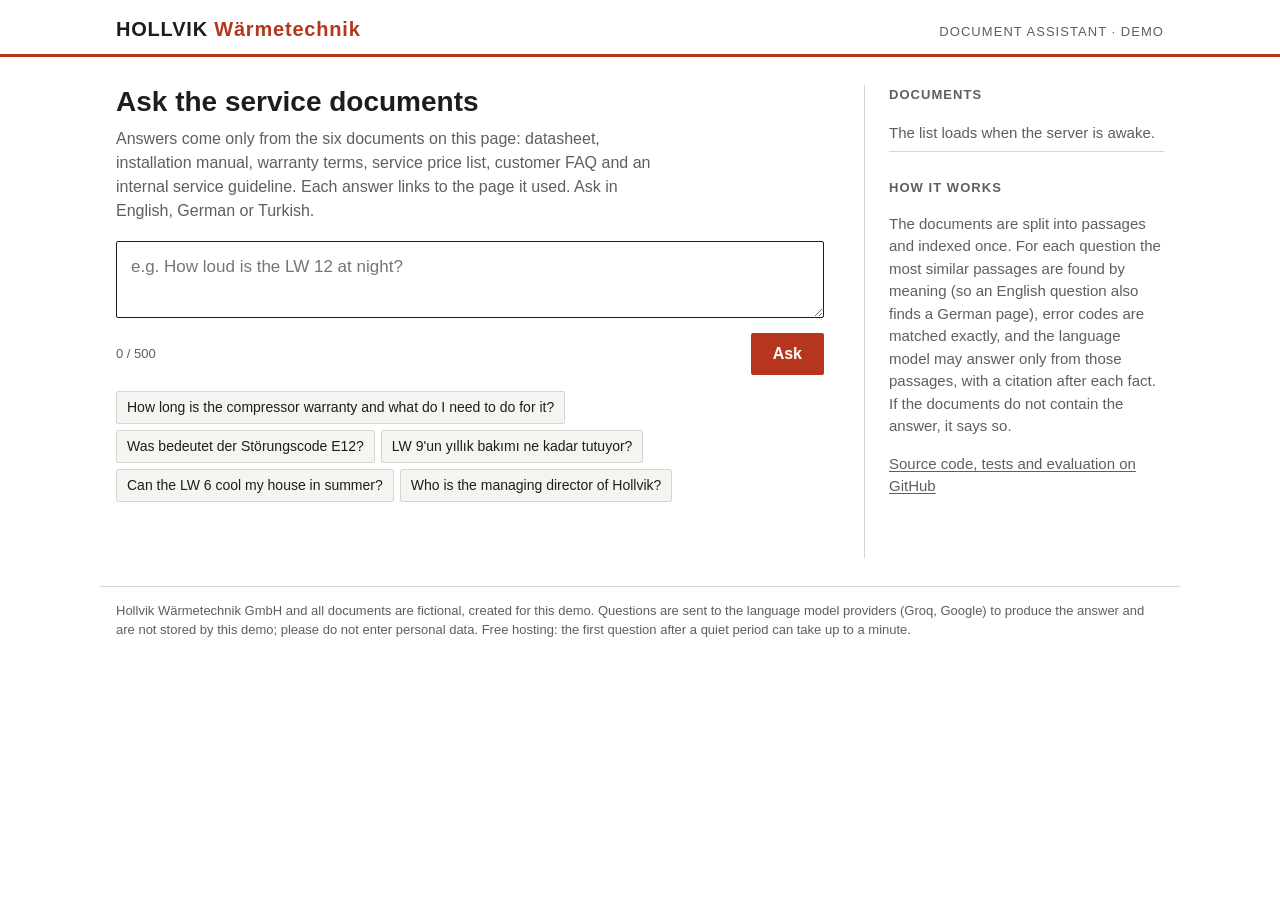
==== web/index.html @ e7d829f5 "Document assistant with cited answers, evaluation and deployment config FastAPI service that answers" ====
<!doctype html>
<html lang="en">
<head>
  <meta charset="utf-8">
  <meta name="viewport" content="width=device-width, initial-scale=1">
  <title>Document assistant demo · Hollvik (fictional)</title>
  <meta name="description" content="Ask questions about a heat pump manufacturer's manuals, price list and warranty terms. Every answer cites the page it comes from.">
  <link rel="stylesheet" href="style.css">
</head>
<body>
  <header class="top">
    <div class="wrap top-row">
      <div class="brand">HOLLVIK <span>Wärmetechnik</span></div>
      <div class="tag">Document assistant · demo</div>
    </div>
  </header>

  <main class="wrap layout">
    <section class="ask" aria-labelledby="ask-title">
      <h1 id="ask-title">Ask the service documents</h1>
      <p class="lead">Answers come only from the six documents on this page: datasheet, installation manual, warranty terms, service price list, customer FAQ and an internal service guideline. Each answer links to the page it used. Ask in English, German or Turkish.</p>

      <form id="form" autocomplete="off">
        <label for="question" class="visually-hidden">Your question</label>
        <textarea id="question" name="question" rows="2" maxlength="500" placeholder="e.g. How loud is the LW 12 at night?" required></textarea>
        <div class="form-row">
          <span id="count" class="count">0 / 500</span>
          <button type="submit" id="submit">Ask</button>
        </div>
      </form>

      <div class="examples" aria-label="Example questions">
        <button type="button" class="example">How long is the compressor warranty and what do I need to do for it?</button>
        <button type="button" class="example">Was bedeutet der Störungscode E12?</button>
        <button type="button" class="example">LW 9'un yıllık bakımı ne kadar tutuyor?</button>
        <button type="button" class="example">Can the LW 6 cool my house in summer?</button>
        <button type="button" class="example">Who is the managing director of Hollvik?</button>
      </div>

      <div id="status" class="status" role="status" aria-live="polite"></div>
      <article id="answer" class="answer" aria-live="polite" hidden></article>
      <ol id="sources" class="sources" hidden></ol>
    </section>

    <aside class="docs" aria-labelledby="docs-title">
      <h2 id="docs-title">Documents</h2>
      <ul id="documents" class="doc-list"><li class="muted">Loading the list…</li></ul>
      <h2>How it works</h2>
      <p>The documents are split into passages and indexed once. For each question the most similar passages are found by meaning (so an English question also finds a German page), error codes are matched exactly, and the language model may answer only from those passages, with a citation after each fact. If the documents do not contain the answer, it says so.</p>
      <p><a href="https://github.com/KeremCanArslan/docs-assistant">Source code, tests and evaluation on GitHub</a></p>
    </aside>
  </main>

  <footer class="wrap foot">
    Hollvik Wärmetechnik GmbH and all documents are fictional, created for this demo. Questions are sent to the language model providers (Groq, Google) to produce the answer and are not stored by this demo; please do not enter personal data. Free hosting: the first question after a quiet period can take up to a minute.
  </footer>

  <script src="config.js"></script>
  <script src="app.js"></script>
</body>
</html>
---- web/style.css ----
:root {
  --ink: #1d1d1b;
  --muted: #5f5f5a;
  --line: #d9d6d0;
  --paper: #ffffff;
  --panel: #f6f4f1;
  --accent: #b5361d;
  --accent-ink: #ffffff;
  --mark: #fbe7c6;
  font-family: "Helvetica Neue", Arial, system-ui, sans-serif;
  color: var(--ink);
  background: var(--paper);
}
@media (prefers-color-scheme: dark) {
  :root {
    --ink: #ecebe7;
    --muted: #a7a59f;
    --line: #3a3936;
    --paper: #171716;
    --panel: #22211f;
    --accent: #e0674c;
    --accent-ink: #171716;
    --mark: #4a3a1e;
  }
}
* { box-sizing: border-box; }
body { margin: 0; background: var(--paper); line-height: 1.5; }
a { color: inherit; text-underline-offset: 2px; }
.wrap { max-width: 1080px; margin: 0 auto; padding: 0 16px; }
.visually-hidden { position: absolute; width: 1px; height: 1px; overflow: hidden; clip: rect(0 0 0 0); }

.top { border-bottom: 3px solid var(--accent); }
.top-row { display: flex; justify-content: space-between; align-items: baseline; padding-top: 14px; padding-bottom: 10px; gap: 12px; flex-wrap: wrap; }
.brand { font-weight: 700; font-size: 20px; letter-spacing: 0.04em; }
.brand span { color: var(--accent); }
.tag { font-size: 13px; color: var(--muted); text-transform: uppercase; letter-spacing: 0.08em; }

.layout { display: grid; grid-template-columns: minmax(0, 1fr) 300px; gap: 40px; padding-top: 28px; padding-bottom: 28px; }
h1 { font-size: 28px; line-height: 1.2; margin: 0 0 8px; }
h2 { font-size: 13px; text-transform: uppercase; letter-spacing: 0.08em; color: var(--muted); margin: 0 0 10px; }
.lead { color: var(--muted); margin: 0 0 18px; max-width: 62ch; }

textarea {
  width: 100%; font: inherit; font-size: 17px; padding: 12px 14px; resize: vertical;
  border: 1.5px solid var(--ink); border-radius: 2px; background: var(--paper); color: var(--ink);
}
textarea:focus { outline: 3px solid var(--mark); outline-offset: 0; }
.form-row { display: flex; justify-content: space-between; align-items: center; margin-top: 8px; }
.count { font-size: 13px; color: var(--muted); font-variant-numeric: tabular-nums; }
button[type="submit"] {
  font: inherit; font-weight: 600; padding: 9px 22px; border: 0; border-radius: 2px;
  background: var(--accent); color: var(--accent-ink); cursor: pointer;
}
button[type="submit"]:disabled { opacity: 0.55; cursor: progress; }

.examples { display: flex; flex-wrap: wrap; gap: 6px; margin: 16px 0 4px; }
.example {
  font: inherit; font-size: 14px; text-align: left; padding: 5px 10px; cursor: pointer;
  border: 1px solid var(--line); border-radius: 2px; background: var(--panel); color: var(--ink);
}
.example:hover { border-color: var(--ink); }

.status { min-height: 24px; margin: 14px 0 6px; color: var(--muted); font-size: 15px; }
.status.error { color: var(--accent); }
.answer { border-left: 3px solid var(--ink); padding: 4px 0 4px 16px; font-size: 17px; }
.answer.not-found { border-left-color: var(--line); color: var(--muted); }
.answer p { margin: 0 0 8px; }
.answer ul { margin: 0 0 8px; padding-left: 20px; }
.answer .meta { font-size: 13px; color: var(--muted); margin-top: 10px; }
.answer .label { font-size: 12px; font-weight: 700; text-transform: uppercase; letter-spacing: 0.08em; margin-bottom: 4px; }
.cite {
  font-size: 12px; font-weight: 700; vertical-align: super; line-height: 0; padding: 0 2px;
  color: var(--accent); text-decoration: none; cursor: pointer;
}

.sources { list-style: none; padding: 0; margin: 18px 0 0; display: grid; gap: 10px; }
.source { border: 1px solid var(--line); border-radius: 2px; padding: 10px 12px; background: var(--panel); }
.source.active { border-color: var(--accent); background: var(--mark); }
.source-head { display: flex; gap: 8px; align-items: baseline; justify-content: space-between; flex-wrap: wrap; }
.source-num { font-weight: 700; color: var(--accent); margin-right: 6px; }
.source-title { font-weight: 600; }
.source-where { font-size: 13px; color: var(--muted); }
.source pre {
  white-space: pre-wrap; word-break: break-word; margin: 8px 0 0; font-size: 13px; line-height: 1.45;
  font-family: ui-monospace, "SF Mono", Menlo, Consolas, monospace; color: var(--ink);
}

.docs { border-left: 1px solid var(--line); padding-left: 24px; font-size: 15px; }
.docs p { color: var(--muted); }
.doc-list { list-style: none; padding: 0; margin: 0 0 26px; }
.doc-list li { padding: 7px 0; border-bottom: 1px solid var(--line); }
.doc-list .kind { font-size: 12px; color: var(--muted); text-transform: uppercase; margin-left: 4px; }
.muted { color: var(--muted); }

.foot { border-top: 1px solid var(--line); padding-top: 14px; padding-bottom: 28px; font-size: 13px; color: var(--muted); }

@media (max-width: 820px) {
  .layout { grid-template-columns: minmax(0, 1fr); gap: 28px; padding-top: 20px; }
  .docs { border-left: 0; padding-left: 0; border-top: 1px solid var(--line); padding-top: 20px; }
  h1 { font-size: 24px; }
}
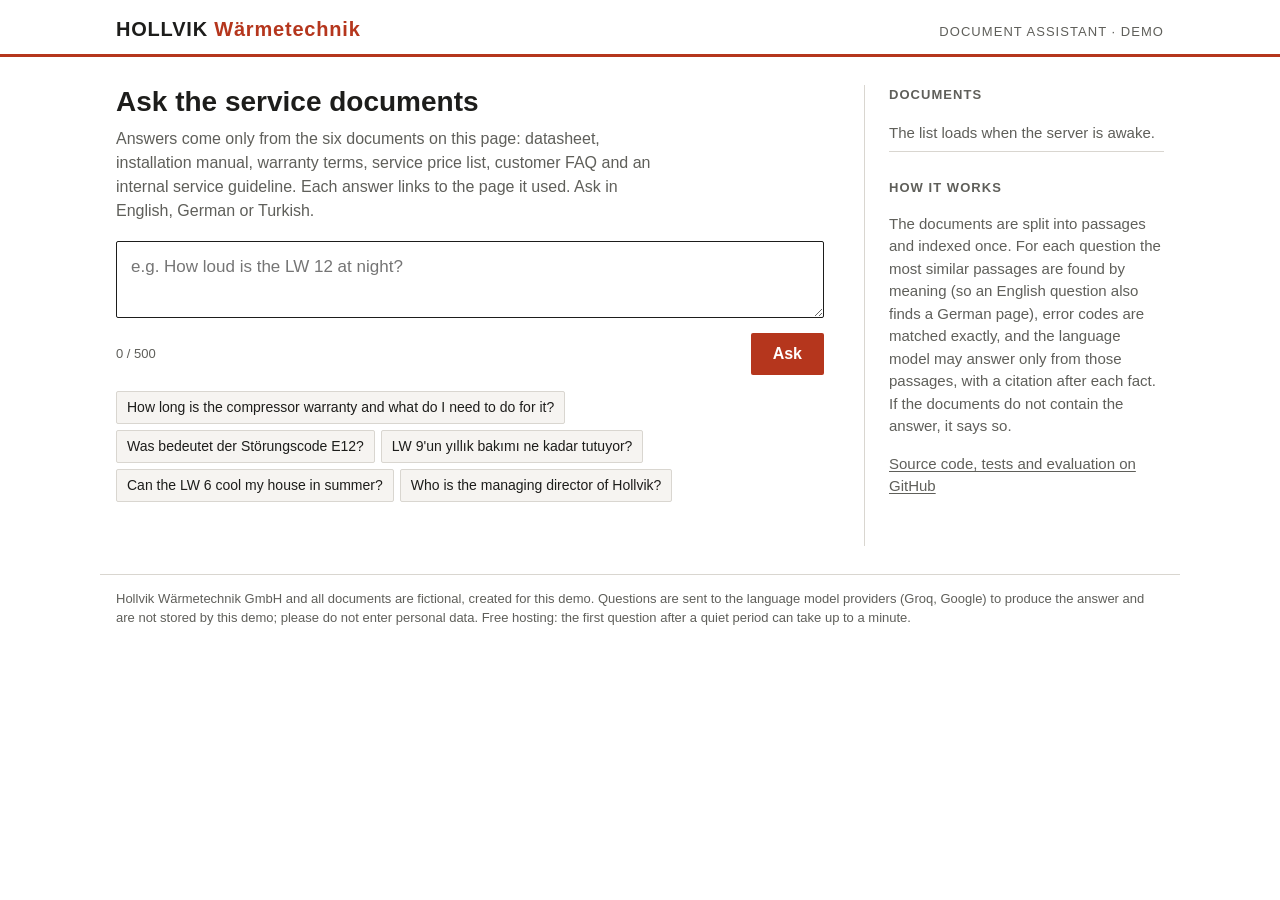
==== commit 576fc555: "Page: hide old sources on errors, add favicon, tidy citations - Sources list stays hidden while a ne" ====
--- a/web/index.html
+++ b/web/index.html
@@ -5,6 +5,7 @@
   <meta name="viewport" content="width=device-width, initial-scale=1">
   <title>Document assistant demo · Hollvik (fictional)</title>
   <meta name="description" content="Ask questions about a heat pump manufacturer's manuals, price list and warranty terms. Every answer cites the page it comes from.">
+  <link rel="icon" href="data:image/svg+xml,<svg xmlns='http://www.w3.org/2000/svg' viewBox='0 0 32 32'><rect width='32' height='32' rx='3' fill='%23b5361d'/><text x='16' y='23' font-family='Helvetica,Arial,sans-serif' font-size='20' font-weight='700' text-anchor='middle' fill='%23fff'>H</text></svg>">
   <link rel="stylesheet" href="style.css">
 </head>
 <body>
--- a/web/style.css
+++ b/web/style.css
@@ -72,8 +72,11 @@
   font-size: 12px; font-weight: 700; vertical-align: super; line-height: 0; padding: 0 2px;
   color: var(--accent); text-decoration: none; cursor: pointer;
 }
+/* Several citations read "1,4": the comma moves over the first link's right padding. */
+.cite-sep { font-size: 12px; vertical-align: super; line-height: 0; margin-left: -2px; color: var(--muted); }
 
 .sources { list-style: none; padding: 0; margin: 18px 0 0; display: grid; gap: 10px; }
+.sources[hidden] { display: none; }
 .source { border: 1px solid var(--line); border-radius: 2px; padding: 10px 12px; background: var(--panel); }
 .source.active { border-color: var(--accent); background: var(--mark); }
 .source-head { display: flex; gap: 8px; align-items: baseline; justify-content: space-between; flex-wrap: wrap; }
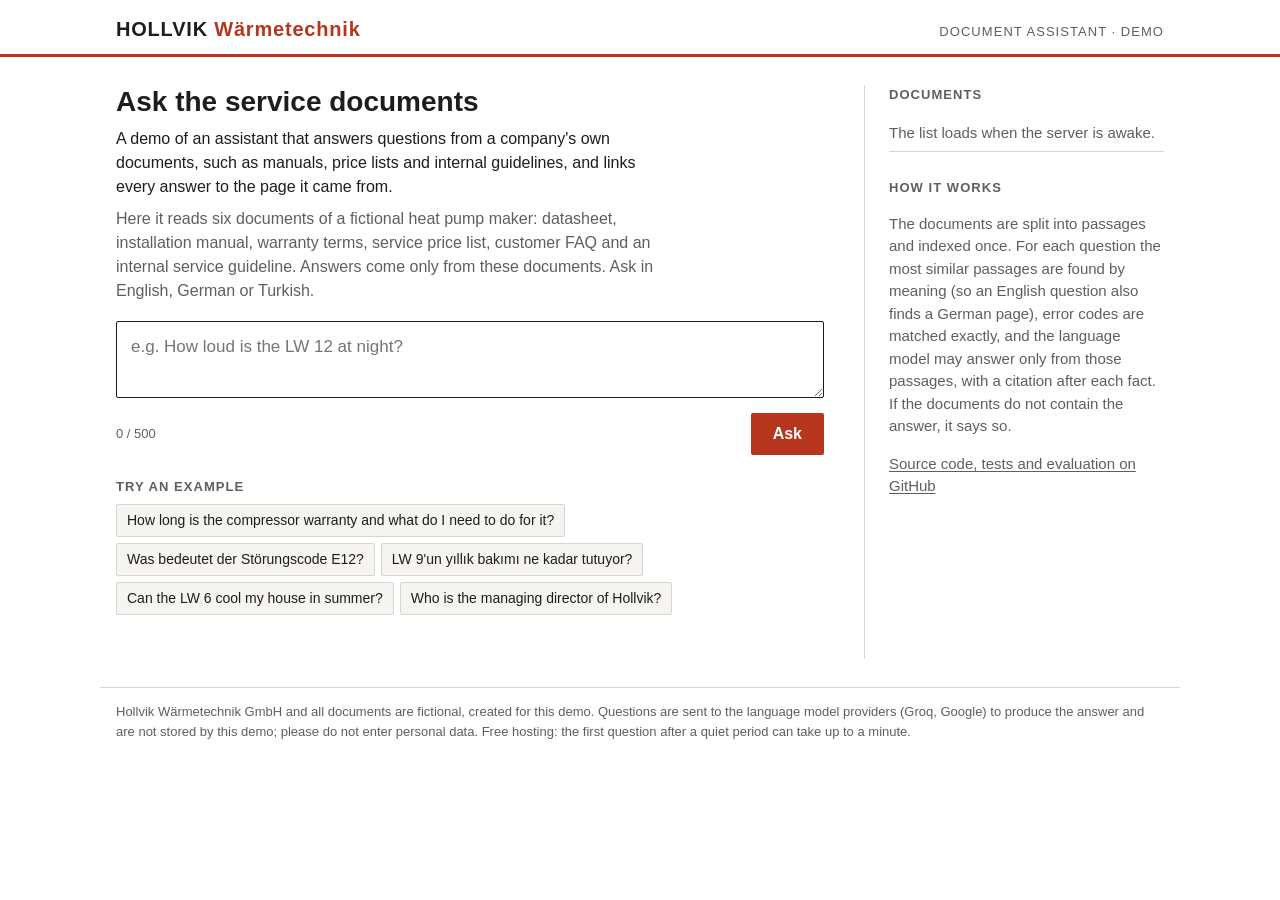
==== commit a0a4001a: "Page: say what the demo is and guide visitors after "not found" - Opening sentence explains the assi" ====
--- a/web/index.html
+++ b/web/index.html
@@ -19,7 +19,8 @@
   <main class="wrap layout">
     <section class="ask" aria-labelledby="ask-title">
       <h1 id="ask-title">Ask the service documents</h1>
-      <p class="lead">Answers come only from the six documents on this page: datasheet, installation manual, warranty terms, service price list, customer FAQ and an internal service guideline. Each answer links to the page it used. Ask in English, German or Turkish.</p>
+      <p class="lead intro">A demo of an assistant that answers questions from a company's own documents, such as manuals, price lists and internal guidelines, and links every answer to the page it came from.</p>
+      <p class="lead">Here it reads six documents of a fictional heat pump maker: datasheet, installation manual, warranty terms, service price list, customer FAQ and an internal service guideline. Answers come only from these documents. Ask in English, German or Turkish.</p>
 
       <form id="form" autocomplete="off">
         <label for="question" class="visually-hidden">Your question</label>
@@ -30,7 +31,8 @@
         </div>
       </form>
 
-      <div class="examples" aria-label="Example questions">
+      <h2 id="examples-title" class="examples-title">Try an example</h2>
+      <div class="examples" aria-labelledby="examples-title">
         <button type="button" class="example">How long is the compressor warranty and what do I need to do for it?</button>
         <button type="button" class="example">Was bedeutet der Störungscode E12?</button>
         <button type="button" class="example">LW 9'un yıllık bakımı ne kadar tutuyor?</button>
--- a/web/style.css
+++ b/web/style.css
@@ -39,6 +39,7 @@
 h1 { font-size: 28px; line-height: 1.2; margin: 0 0 8px; }
 h2 { font-size: 13px; text-transform: uppercase; letter-spacing: 0.08em; color: var(--muted); margin: 0 0 10px; }
 .lead { color: var(--muted); margin: 0 0 18px; max-width: 62ch; }
+.lead.intro { color: var(--ink); margin-bottom: 8px; }
 
 textarea {
   width: 100%; font: inherit; font-size: 17px; padding: 12px 14px; resize: vertical;
@@ -53,7 +54,8 @@
 }
 button[type="submit"]:disabled { opacity: 0.55; cursor: progress; }
 
-.examples { display: flex; flex-wrap: wrap; gap: 6px; margin: 16px 0 4px; }
+.examples-title { margin: 22px 0 0; }
+.examples { display: flex; flex-wrap: wrap; gap: 6px; margin: 8px 0 4px; }
 .example {
   font: inherit; font-size: 14px; text-align: left; padding: 5px 10px; cursor: pointer;
   border: 1px solid var(--line); border-radius: 2px; background: var(--panel); color: var(--ink);
@@ -67,6 +69,7 @@
 .answer p { margin: 0 0 8px; }
 .answer ul { margin: 0 0 8px; padding-left: 20px; }
 .answer .meta { font-size: 13px; color: var(--muted); margin-top: 10px; }
+.answer .hint { font-size: 15px; margin-top: 4px; }
 .answer .label { font-size: 12px; font-weight: 700; text-transform: uppercase; letter-spacing: 0.08em; margin-bottom: 4px; }
 .cite {
   font-size: 12px; font-weight: 700; vertical-align: super; line-height: 0; padding: 0 2px;
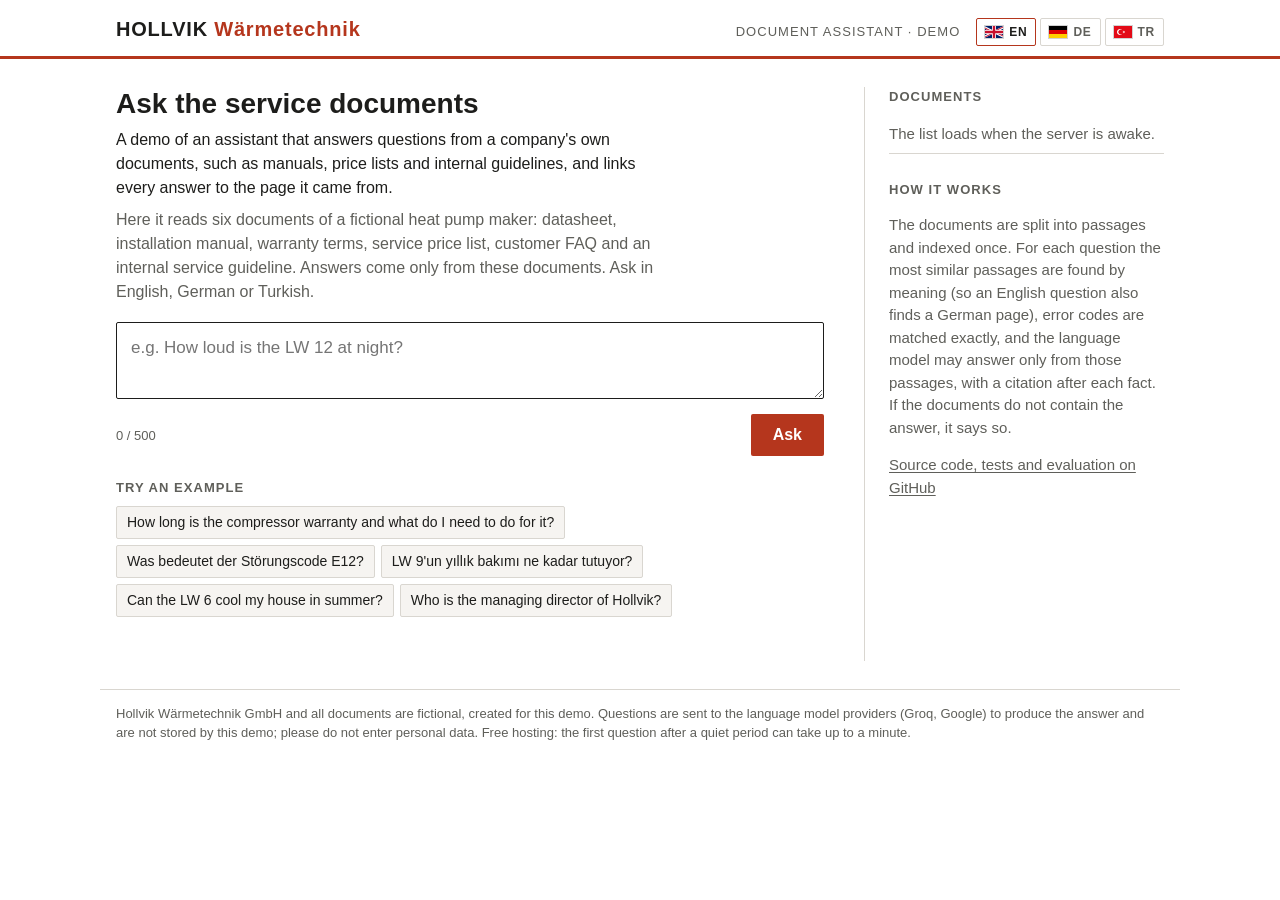
==== commit 6de0bd9d: "Page: switch the interface between English, German and Turkish - Flag buttons in the header (inline " ====
--- a/web/index.html
+++ b/web/index.html
@@ -12,26 +12,42 @@
   <header class="top">
     <div class="wrap top-row">
       <div class="brand">HOLLVIK <span>Wärmetechnik</span></div>
-      <div class="tag">Document assistant · demo</div>
+      <div class="top-side">
+        <div class="tag" data-i18n="tag">Document assistant · demo</div>
+        <div class="langs" role="group" aria-label="Language / Sprache / Dil">
+          <button type="button" class="lang" data-lang="en" lang="en" title="English" aria-pressed="true">
+            <svg viewBox="0 0 60 30" preserveAspectRatio="xMidYMid slice" aria-hidden="true"><clipPath id="uk-s"><path d="M0,0 v30 h60 v-30 z"/></clipPath><clipPath id="uk-t"><path d="M30,15 h30 v15 z v15 h-30 z h-30 v-15 z v-15 h30 z"/></clipPath><g clip-path="url(#uk-s)"><path d="M0,0 v30 h60 v-30 z" fill="#012169"/><path d="M0,0 L60,30 M60,0 L0,30" stroke="#fff" stroke-width="6"/><path d="M0,0 L60,30 M60,0 L0,30" clip-path="url(#uk-t)" stroke="#C8102E" stroke-width="4"/><path d="M30,0 v30 M0,15 h60" stroke="#fff" stroke-width="10"/><path d="M30,0 v30 M0,15 h60" stroke="#C8102E" stroke-width="6"/></g></svg>
+            <span>EN</span>
+          </button>
+          <button type="button" class="lang" data-lang="de" lang="de" title="Deutsch" aria-pressed="false">
+            <svg viewBox="0 0 5 3" preserveAspectRatio="xMidYMid slice" aria-hidden="true"><rect width="5" height="3" fill="#000"/><rect y="1" width="5" height="1" fill="#D00"/><rect y="2" width="5" height="1" fill="#FFCE00"/></svg>
+            <span>DE</span>
+          </button>
+          <button type="button" class="lang" data-lang="tr" lang="tr" title="Türkçe" aria-pressed="false">
+            <svg viewBox="0 -30000 90000 60000" preserveAspectRatio="xMidYMid slice" aria-hidden="true"><path fill="#E30A17" d="m0-30000h90000v60000H0z"/><path fill="#fff" d="m41750 0 13568-4408-8386 11541V-7133l8386 11541zm925 8021a15000 15000 0 1 1 0-16042 12000 12000 0 1 0 0 16042z"/></svg>
+            <span>TR</span>
+          </button>
+        </div>
+      </div>
     </div>
   </header>
 
   <main class="wrap layout">
     <section class="ask" aria-labelledby="ask-title">
-      <h1 id="ask-title">Ask the service documents</h1>
-      <p class="lead intro">A demo of an assistant that answers questions from a company's own documents, such as manuals, price lists and internal guidelines, and links every answer to the page it came from.</p>
-      <p class="lead">Here it reads six documents of a fictional heat pump maker: datasheet, installation manual, warranty terms, service price list, customer FAQ and an internal service guideline. Answers come only from these documents. Ask in English, German or Turkish.</p>
+      <h1 id="ask-title" data-i18n="heading">Ask the service documents</h1>
+      <p class="lead intro" data-i18n="intro">A demo of an assistant that answers questions from a company's own documents, such as manuals, price lists and internal guidelines, and links every answer to the page it came from.</p>
+      <p class="lead" data-i18n="lead">Here it reads six documents of a fictional heat pump maker: datasheet, installation manual, warranty terms, service price list, customer FAQ and an internal service guideline. Answers come only from these documents. Ask in English, German or Turkish.</p>
 
       <form id="form" autocomplete="off">
-        <label for="question" class="visually-hidden">Your question</label>
-        <textarea id="question" name="question" rows="2" maxlength="500" placeholder="e.g. How loud is the LW 12 at night?" required></textarea>
+        <label for="question" class="visually-hidden" data-i18n="questionLabel">Your question</label>
+        <textarea id="question" name="question" rows="2" maxlength="500" placeholder="e.g. How loud is the LW 12 at night?" data-i18n-placeholder="placeholder" required></textarea>
         <div class="form-row">
           <span id="count" class="count">0 / 500</span>
-          <button type="submit" id="submit">Ask</button>
+          <button type="submit" id="submit" data-i18n="ask">Ask</button>
         </div>
       </form>
 
-      <h2 id="examples-title" class="examples-title">Try an example</h2>
+      <h2 id="examples-title" class="examples-title" data-i18n="examples">Try an example</h2>
       <div class="examples" aria-labelledby="examples-title">
         <button type="button" class="example">How long is the compressor warranty and what do I need to do for it?</button>
         <button type="button" class="example">Was bedeutet der Störungscode E12?</button>
@@ -46,15 +62,15 @@
     </section>
 
     <aside class="docs" aria-labelledby="docs-title">
-      <h2 id="docs-title">Documents</h2>
-      <ul id="documents" class="doc-list"><li class="muted">Loading the list…</li></ul>
-      <h2>How it works</h2>
-      <p>The documents are split into passages and indexed once. For each question the most similar passages are found by meaning (so an English question also finds a German page), error codes are matched exactly, and the language model may answer only from those passages, with a citation after each fact. If the documents do not contain the answer, it says so.</p>
-      <p><a href="https://github.com/KeremCanArslan/docs-assistant">Source code, tests and evaluation on GitHub</a></p>
+      <h2 id="docs-title" data-i18n="documents">Documents</h2>
+      <ul id="documents" class="doc-list"><li class="muted" data-i18n="loading">Loading the list…</li></ul>
+      <h2 data-i18n="howTitle">How it works</h2>
+      <p data-i18n="how">The documents are split into passages and indexed once. For each question the most similar passages are found by meaning (so an English question also finds a German page), error codes are matched exactly, and the language model may answer only from those passages, with a citation after each fact. If the documents do not contain the answer, it says so.</p>
+      <p><a href="https://github.com/KeremCanArslan/docs-assistant" data-i18n="github">Source code, tests and evaluation on GitHub</a></p>
     </aside>
   </main>
 
-  <footer class="wrap foot">
+  <footer class="wrap foot" data-i18n="footer">
     Hollvik Wärmetechnik GmbH and all documents are fictional, created for this demo. Questions are sent to the language model providers (Groq, Google) to produce the answer and are not stored by this demo; please do not enter personal data. Free hosting: the first question after a quiet period can take up to a minute.
   </footer>
 
--- a/web/style.css
+++ b/web/style.css
@@ -34,6 +34,16 @@
 .brand { font-weight: 700; font-size: 20px; letter-spacing: 0.04em; }
 .brand span { color: var(--accent); }
 .tag { font-size: 13px; color: var(--muted); text-transform: uppercase; letter-spacing: 0.08em; }
+.top-side { display: flex; align-items: center; gap: 16px; flex-wrap: wrap; }
+.langs { display: flex; gap: 4px; }
+.lang {
+  display: inline-flex; align-items: center; gap: 6px; padding: 4px 8px; cursor: pointer;
+  font: inherit; font-size: 12px; font-weight: 600; letter-spacing: 0.06em;
+  border: 1px solid var(--line); border-radius: 2px; background: var(--paper); color: var(--muted);
+}
+.lang:hover { border-color: var(--ink); color: var(--ink); }
+.lang[aria-pressed="true"] { border-color: var(--accent); color: var(--ink); }
+.lang svg { width: 18px; height: 12px; display: block; outline: 1px solid rgba(127, 127, 127, 0.35); }
 
 .layout { display: grid; grid-template-columns: minmax(0, 1fr) 300px; gap: 40px; padding-top: 28px; padding-bottom: 28px; }
 h1 { font-size: 28px; line-height: 1.2; margin: 0 0 8px; }
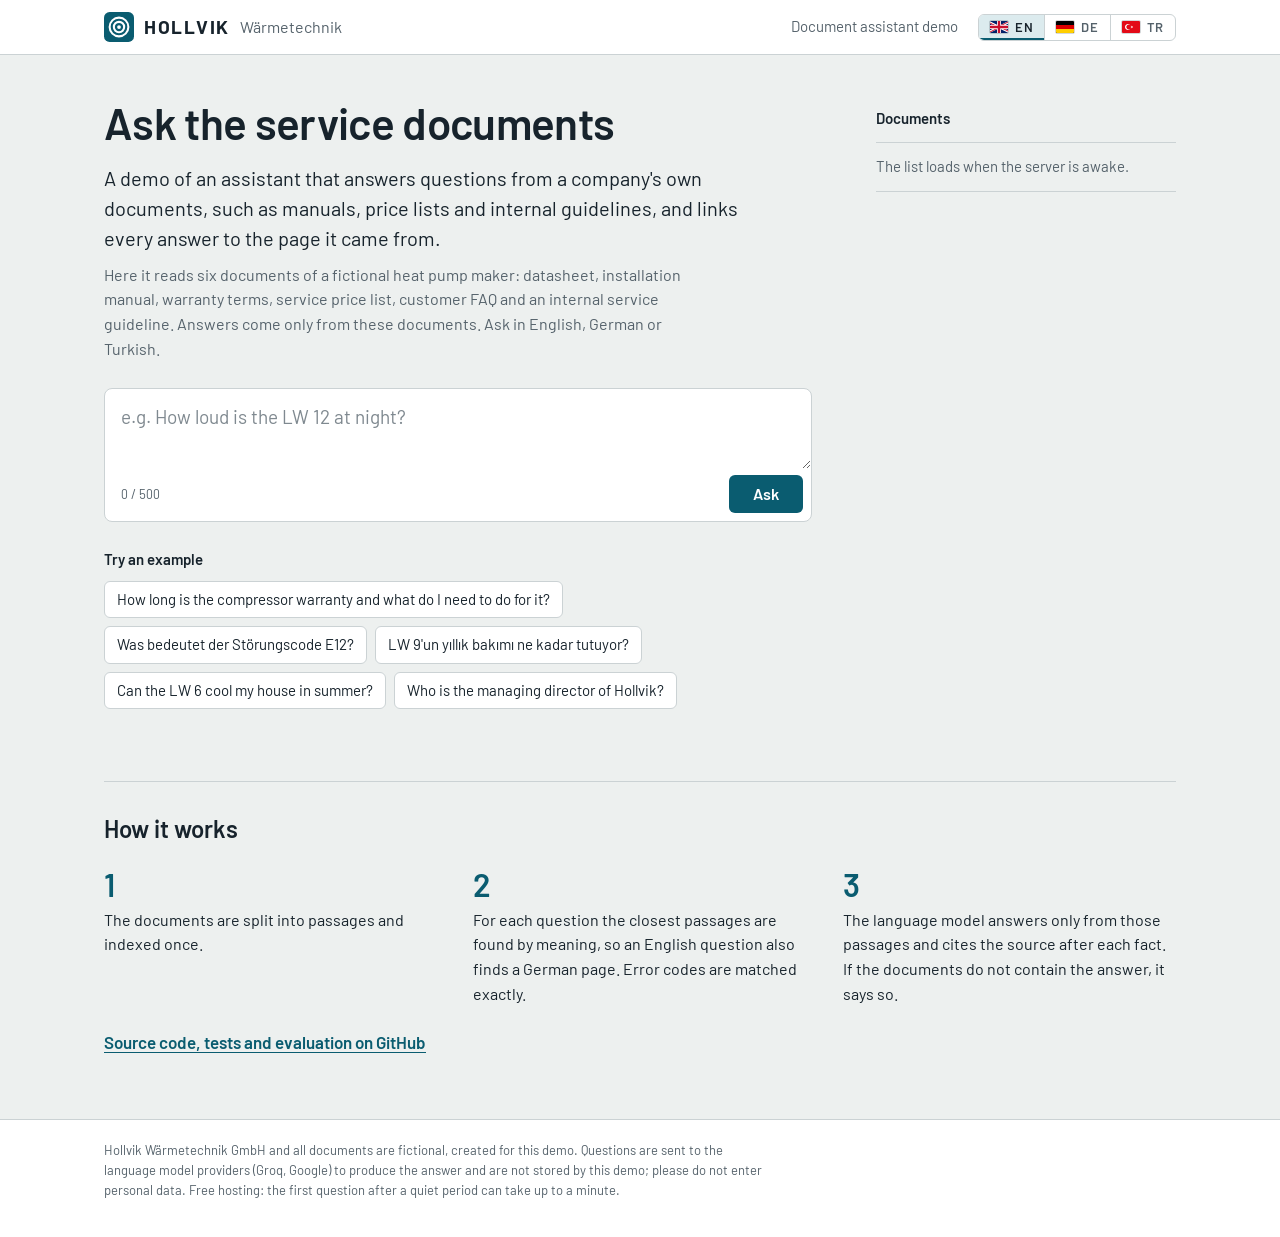
==== commit 63a1bf65: "Page: engineering-document look, self-hosted fonts, sources beside the answer Barlow and Source Seri" ====
--- a/web/index.html
+++ b/web/index.html
@@ -5,15 +5,22 @@
   <meta name="viewport" content="width=device-width, initial-scale=1">
   <title>Document assistant demo · Hollvik (fictional)</title>
   <meta name="description" content="Ask questions about a heat pump manufacturer's manuals, price list and warranty terms. Every answer cites the page it comes from.">
-  <link rel="icon" href="data:image/svg+xml,<svg xmlns='http://www.w3.org/2000/svg' viewBox='0 0 32 32'><rect width='32' height='32' rx='3' fill='%23b5361d'/><text x='16' y='23' font-family='Helvetica,Arial,sans-serif' font-size='20' font-weight='700' text-anchor='middle' fill='%23fff'>H</text></svg>">
+  <meta name="color-scheme" content="light dark">
+  <link rel="icon" href="data:image/svg+xml,<svg xmlns='http://www.w3.org/2000/svg' viewBox='0 0 32 32'><rect width='32' height='32' rx='6' fill='%230A5C70'/><g fill='none' stroke='%23fff' stroke-width='2.2'><circle cx='16' cy='16' r='10'/><circle cx='16' cy='16' r='5.5'/></g><circle cx='16' cy='16' r='2' fill='%23fff'/></svg>">
+  <link rel="preload" href="fonts/barlow-latin-400-normal.woff2" as="font" type="font/woff2" crossorigin>
+  <link rel="preload" href="fonts/barlow-latin-600-normal.woff2" as="font" type="font/woff2" crossorigin>
   <link rel="stylesheet" href="style.css">
 </head>
 <body>
   <header class="top">
     <div class="wrap top-row">
-      <div class="brand">HOLLVIK <span>Wärmetechnik</span></div>
+      <div class="brand">
+        <svg class="mark" viewBox="0 0 32 32" aria-hidden="true"><rect width="32" height="32" rx="6"/><circle class="mark-line" cx="16" cy="16" r="10"/><circle class="mark-line" cx="16" cy="16" r="5.5"/><circle class="mark-dot" cx="16" cy="16" r="2"/></svg>
+        <span class="brand-name">HOLLVIK</span>
+        <span class="brand-sub">Wärmetechnik</span>
+      </div>
       <div class="top-side">
-        <div class="tag" data-i18n="tag">Document assistant · demo</div>
+        <span class="tag" data-i18n="tag">Document assistant demo</span>
         <div class="langs" role="group" aria-label="Language / Sprache / Dil">
           <button type="button" class="lang" data-lang="en" lang="en" title="English" aria-pressed="true">
             <svg viewBox="0 0 60 30" preserveAspectRatio="xMidYMid slice" aria-hidden="true"><clipPath id="uk-s"><path d="M0,0 v30 h60 v-30 z"/></clipPath><clipPath id="uk-t"><path d="M30,15 h30 v15 z v15 h-30 z h-30 v-15 z v-15 h30 z"/></clipPath><g clip-path="url(#uk-s)"><path d="M0,0 v30 h60 v-30 z" fill="#012169"/><path d="M0,0 L60,30 M60,0 L0,30" stroke="#fff" stroke-width="6"/><path d="M0,0 L60,30 M60,0 L0,30" clip-path="url(#uk-t)" stroke="#C8102E" stroke-width="4"/><path d="M30,0 v30 M0,15 h60" stroke="#fff" stroke-width="10"/><path d="M30,0 v30 M0,15 h60" stroke="#C8102E" stroke-width="6"/></g></svg>
@@ -32,46 +39,59 @@
     </div>
   </header>
 
-  <main class="wrap layout">
+  <main class="wrap page">
     <section class="ask" aria-labelledby="ask-title">
       <h1 id="ask-title" data-i18n="heading">Ask the service documents</h1>
-      <p class="lead intro" data-i18n="intro">A demo of an assistant that answers questions from a company's own documents, such as manuals, price lists and internal guidelines, and links every answer to the page it came from.</p>
+      <p class="intro" data-i18n="intro">A demo of an assistant that answers questions from a company's own documents, such as manuals, price lists and internal guidelines, and links every answer to the page it came from.</p>
       <p class="lead" data-i18n="lead">Here it reads six documents of a fictional heat pump maker: datasheet, installation manual, warranty terms, service price list, customer FAQ and an internal service guideline. Answers come only from these documents. Ask in English, German or Turkish.</p>
 
       <form id="form" autocomplete="off">
         <label for="question" class="visually-hidden" data-i18n="questionLabel">Your question</label>
-        <textarea id="question" name="question" rows="2" maxlength="500" placeholder="e.g. How loud is the LW 12 at night?" data-i18n-placeholder="placeholder" required></textarea>
-        <div class="form-row">
-          <span id="count" class="count">0 / 500</span>
-          <button type="submit" id="submit" data-i18n="ask">Ask</button>
+        <div class="field">
+          <textarea id="question" name="question" rows="2" maxlength="500" placeholder="e.g. How loud is the LW 12 at night?" data-i18n-placeholder="placeholder" required></textarea>
+          <div class="form-row">
+            <span id="count" class="count">0 / 500</span>
+            <button type="submit" id="submit" data-i18n="ask">Ask</button>
+          </div>
         </div>
       </form>
 
       <h2 id="examples-title" class="examples-title" data-i18n="examples">Try an example</h2>
       <div class="examples" aria-labelledby="examples-title">
-        <button type="button" class="example">How long is the compressor warranty and what do I need to do for it?</button>
-        <button type="button" class="example">Was bedeutet der Störungscode E12?</button>
-        <button type="button" class="example">LW 9'un yıllık bakımı ne kadar tutuyor?</button>
-        <button type="button" class="example">Can the LW 6 cool my house in summer?</button>
-        <button type="button" class="example">Who is the managing director of Hollvik?</button>
+        <button type="button" class="example" lang="en">How long is the compressor warranty and what do I need to do for it?</button>
+        <button type="button" class="example" lang="de">Was bedeutet der Störungscode E12?</button>
+        <button type="button" class="example" lang="tr">LW 9'un yıllık bakımı ne kadar tutuyor?</button>
+        <button type="button" class="example" lang="en">Can the LW 6 cool my house in summer?</button>
+        <button type="button" class="example" lang="en">Who is the managing director of Hollvik?</button>
       </div>
-
-      <div id="status" class="status" role="status" aria-live="polite"></div>
-      <article id="answer" class="answer" aria-live="polite" hidden></article>
-      <ol id="sources" class="sources" hidden></ol>
     </section>
 
     <aside class="docs" aria-labelledby="docs-title">
       <h2 id="docs-title" data-i18n="documents">Documents</h2>
       <ul id="documents" class="doc-list"><li class="muted" data-i18n="loading">Loading the list…</li></ul>
-      <h2 data-i18n="howTitle">How it works</h2>
-      <p data-i18n="how">The documents are split into passages and indexed once. For each question the most similar passages are found by meaning (so an English question also finds a German page), error codes are matched exactly, and the language model may answer only from those passages, with a citation after each fact. If the documents do not contain the answer, it says so.</p>
-      <p><a href="https://github.com/KeremCanArslan/docs-assistant" data-i18n="github">Source code, tests and evaluation on GitHub</a></p>
     </aside>
+
+    <div id="result" class="result">
+      <div class="answer-col">
+        <div id="status" class="status" role="status" aria-live="polite"></div>
+        <article id="answer" class="answer" aria-live="polite" hidden></article>
+      </div>
+      <ol id="sources" class="sources" hidden></ol>
+    </div>
+
+    <section class="how" aria-labelledby="how-title">
+      <h2 id="how-title" data-i18n="howTitle">How it works</h2>
+      <ol class="steps">
+        <li data-i18n="how1">The documents are split into passages and indexed once.</li>
+        <li data-i18n="how2">For each question the closest passages are found by meaning, so an English question also finds a German page. Error codes are matched exactly.</li>
+        <li data-i18n="how3">The language model answers only from those passages and cites the source after each fact. If the documents do not contain the answer, it says so.</li>
+      </ol>
+      <p class="github"><a href="https://github.com/KeremCanArslan/docs-assistant" data-i18n="github">Source code, tests and evaluation on GitHub</a></p>
+    </section>
   </main>
 
-  <footer class="wrap foot" data-i18n="footer">
-    Hollvik Wärmetechnik GmbH and all documents are fictional, created for this demo. Questions are sent to the language model providers (Groq, Google) to produce the answer and are not stored by this demo; please do not enter personal data. Free hosting: the first question after a quiet period can take up to a minute.
+  <footer class="foot">
+    <div class="wrap"><p data-i18n="footer">Hollvik Wärmetechnik GmbH and all documents are fictional, created for this demo. Questions are sent to the language model providers (Groq, Google) to produce the answer and are not stored by this demo; please do not enter personal data. Free hosting: the first question after a quiet period can take up to a minute.</p></div>
   </footer>
 
   <script src="config.js"></script>
--- a/web/style.css
+++ b/web/style.css
@@ -1,117 +1,230 @@
+/* Barlow (DIN-like grotesque) for the interface, Source Serif 4 for text quoted from the documents.
+   Both are served from this site (SIL Open Font License, see fonts/). */
+@font-face { font-family: "Barlow"; font-weight: 400; font-display: swap; src: url(fonts/barlow-latin-400-normal.woff2) format("woff2"); unicode-range: U+0000-00FF, U+0131, U+0152-0153, U+02BB-02BC, U+02C6, U+02DA, U+02DC, U+0304, U+0308, U+0329, U+2000-206F, U+20AC, U+2122, U+2191, U+2193, U+2212, U+2215, U+FEFF, U+FFFD; }
+@font-face { font-family: "Barlow"; font-weight: 400; font-display: swap; src: url(fonts/barlow-latin-ext-400-normal.woff2) format("woff2"); unicode-range: U+0100-02BA, U+02BD-02C5, U+02C7-02CC, U+02CE-02D7, U+02DD-02FF, U+0304, U+0308, U+0329, U+1D00-1DBF, U+1E00-1E9F, U+1EF2-1EFF, U+2020, U+20A0-20AB, U+20AD-20C0, U+2113, U+2C60-2C7F, U+A720-A7FF; }
+@font-face { font-family: "Barlow"; font-weight: 500; font-display: swap; src: url(fonts/barlow-latin-500-normal.woff2) format("woff2"); unicode-range: U+0000-00FF, U+0131, U+0152-0153, U+02BB-02BC, U+02C6, U+02DA, U+02DC, U+0304, U+0308, U+0329, U+2000-206F, U+20AC, U+2122, U+2191, U+2193, U+2212, U+2215, U+FEFF, U+FFFD; }
+@font-face { font-family: "Barlow"; font-weight: 500; font-display: swap; src: url(fonts/barlow-latin-ext-500-normal.woff2) format("woff2"); unicode-range: U+0100-02BA, U+02BD-02C5, U+02C7-02CC, U+02CE-02D7, U+02DD-02FF, U+0304, U+0308, U+0329, U+1D00-1DBF, U+1E00-1E9F, U+1EF2-1EFF, U+2020, U+20A0-20AB, U+20AD-20C0, U+2113, U+2C60-2C7F, U+A720-A7FF; }
+@font-face { font-family: "Barlow"; font-weight: 600; font-display: swap; src: url(fonts/barlow-latin-600-normal.woff2) format("woff2"); unicode-range: U+0000-00FF, U+0131, U+0152-0153, U+02BB-02BC, U+02C6, U+02DA, U+02DC, U+0304, U+0308, U+0329, U+2000-206F, U+20AC, U+2122, U+2191, U+2193, U+2212, U+2215, U+FEFF, U+FFFD; }
+@font-face { font-family: "Barlow"; font-weight: 600; font-display: swap; src: url(fonts/barlow-latin-ext-600-normal.woff2) format("woff2"); unicode-range: U+0100-02BA, U+02BD-02C5, U+02C7-02CC, U+02CE-02D7, U+02DD-02FF, U+0304, U+0308, U+0329, U+1D00-1DBF, U+1E00-1E9F, U+1EF2-1EFF, U+2020, U+20A0-20AB, U+20AD-20C0, U+2113, U+2C60-2C7F, U+A720-A7FF; }
+@font-face { font-family: "Barlow"; font-weight: 700; font-display: swap; src: url(fonts/barlow-latin-700-normal.woff2) format("woff2"); unicode-range: U+0000-00FF, U+0131, U+0152-0153, U+02BB-02BC, U+02C6, U+02DA, U+02DC, U+0304, U+0308, U+0329, U+2000-206F, U+20AC, U+2122, U+2191, U+2193, U+2212, U+2215, U+FEFF, U+FFFD; }
+@font-face { font-family: "Barlow"; font-weight: 700; font-display: swap; src: url(fonts/barlow-latin-ext-700-normal.woff2) format("woff2"); unicode-range: U+0100-02BA, U+02BD-02C5, U+02C7-02CC, U+02CE-02D7, U+02DD-02FF, U+0304, U+0308, U+0329, U+1D00-1DBF, U+1E00-1E9F, U+1EF2-1EFF, U+2020, U+20A0-20AB, U+20AD-20C0, U+2113, U+2C60-2C7F, U+A720-A7FF; }
+@font-face { font-family: "Source Serif 4"; font-weight: 400; font-display: swap; src: url(fonts/source-serif-4-latin-400-normal.woff2) format("woff2"); unicode-range: U+0000-00FF, U+0131, U+0152-0153, U+02BB-02BC, U+02C6, U+02DA, U+02DC, U+0304, U+0308, U+0329, U+2000-206F, U+20AC, U+2122, U+2191, U+2193, U+2212, U+2215, U+FEFF, U+FFFD; }
+@font-face { font-family: "Source Serif 4"; font-weight: 400; font-display: swap; src: url(fonts/source-serif-4-latin-ext-400-normal.woff2) format("woff2"); unicode-range: U+0100-02BA, U+02BD-02C5, U+02C7-02CC, U+02CE-02D7, U+02DD-02FF, U+0304, U+0308, U+0329, U+1D00-1DBF, U+1E00-1E9F, U+1EF2-1EFF, U+2020, U+20A0-20AB, U+20AD-20C0, U+2113, U+2C60-2C7F, U+A720-A7FF; }
+
 :root {
-  --ink: #1d1d1b;
-  --muted: #5f5f5a;
-  --line: #d9d6d0;
-  --paper: #ffffff;
-  --panel: #f6f4f1;
-  --accent: #b5361d;
-  --accent-ink: #ffffff;
-  --mark: #fbe7c6;
-  font-family: "Helvetica Neue", Arial, system-ui, sans-serif;
-  color: var(--ink);
-  background: var(--paper);
+  --ground: #edf0ef;
+  --sheet: #ffffff;
+  --ink: #17232c;
+  --steel: #55626b;
+  --rule: #cbd2d4;
+  --brand: #0a5c70;
+  --brand-ink: #ffffff;
+  --brand-tint: #dcebee;
+  --mark: #fbe38a;
+  --error: #a3321d;
+  --sans: "Barlow", "Helvetica Neue", Arial, sans-serif;
+  --serif: "Source Serif 4", Georgia, "Times New Roman", serif;
+  color-scheme: light;
 }
 @media (prefers-color-scheme: dark) {
   :root {
-    --ink: #ecebe7;
-    --muted: #a7a59f;
-    --line: #3a3936;
-    --paper: #171716;
-    --panel: #22211f;
-    --accent: #e0674c;
-    --accent-ink: #171716;
-    --mark: #4a3a1e;
+    --ground: #141b20;
+    --sheet: #1d262c;
+    --ink: #e3e9ec;
+    --steel: #9ba8b0;
+    --rule: #34414a;
+    --brand: #6bbfd3;
+    --brand-ink: #0e1a20;
+    --brand-tint: #1f3943;
+    --mark: rgba(244, 204, 74, 0.34);
+    --error: #f08a72;
+    color-scheme: dark;
   }
 }
+
 * { box-sizing: border-box; }
-body { margin: 0; background: var(--paper); line-height: 1.5; }
-a { color: inherit; text-underline-offset: 2px; }
-.wrap { max-width: 1080px; margin: 0 auto; padding: 0 16px; }
-.visually-hidden { position: absolute; width: 1px; height: 1px; overflow: hidden; clip: rect(0 0 0 0); }
-
-.top { border-bottom: 3px solid var(--accent); }
-.top-row { display: flex; justify-content: space-between; align-items: baseline; padding-top: 14px; padding-bottom: 10px; gap: 12px; flex-wrap: wrap; }
-.brand { font-weight: 700; font-size: 20px; letter-spacing: 0.04em; }
-.brand span { color: var(--accent); }
-.tag { font-size: 13px; color: var(--muted); text-transform: uppercase; letter-spacing: 0.08em; }
-.top-side { display: flex; align-items: center; gap: 16px; flex-wrap: wrap; }
-.langs { display: flex; gap: 4px; }
+body {
+  margin: 0; background: var(--ground); color: var(--ink);
+  font: 400 17px/1.55 var(--sans); -webkit-font-smoothing: antialiased; text-rendering: optimizeLegibility;
+}
+a { color: inherit; text-underline-offset: 3px; }
+:focus-visible { outline: 3px solid var(--brand); outline-offset: 2px; }
+.wrap { max-width: 1120px; margin: 0 auto; padding-left: 24px; padding-right: 24px; }
+.visually-hidden { position: absolute; width: 1px; height: 1px; overflow: hidden; clip: rect(0 0 0 0); white-space: nowrap; }
+.muted { color: var(--steel); }
+
+/* Header */
+.top { background: var(--sheet); border-bottom: 1px solid var(--rule); }
+.top-row { display: flex; align-items: center; justify-content: space-between; gap: 12px 24px; flex-wrap: wrap; padding-top: 12px; padding-bottom: 12px; }
+.brand { display: flex; align-items: center; gap: 10px; }
+.mark { width: 30px; height: 30px; flex: none; fill: var(--brand); }
+.mark .mark-line { fill: none; stroke: var(--sheet); stroke-width: 2.2; }
+.mark .mark-dot { fill: var(--sheet); }
+.brand-name { font-weight: 700; font-size: 19px; letter-spacing: 0.09em; }
+.brand-sub { font-size: 16px; color: var(--steel); }
+.top-side { display: flex; align-items: center; gap: 10px 20px; flex-wrap: wrap; }
+.tag { font-size: 15px; color: var(--steel); }
+.langs { display: flex; border: 1px solid var(--rule); border-radius: 6px; overflow: hidden; }
 .lang {
-  display: inline-flex; align-items: center; gap: 6px; padding: 4px 8px; cursor: pointer;
-  font: inherit; font-size: 12px; font-weight: 600; letter-spacing: 0.06em;
-  border: 1px solid var(--line); border-radius: 2px; background: var(--paper); color: var(--muted);
-}
-.lang:hover { border-color: var(--ink); color: var(--ink); }
-.lang[aria-pressed="true"] { border-color: var(--accent); color: var(--ink); }
-.lang svg { width: 18px; height: 12px; display: block; outline: 1px solid rgba(127, 127, 127, 0.35); }
-
-.layout { display: grid; grid-template-columns: minmax(0, 1fr) 300px; gap: 40px; padding-top: 28px; padding-bottom: 28px; }
-h1 { font-size: 28px; line-height: 1.2; margin: 0 0 8px; }
-h2 { font-size: 13px; text-transform: uppercase; letter-spacing: 0.08em; color: var(--muted); margin: 0 0 10px; }
-.lead { color: var(--muted); margin: 0 0 18px; max-width: 62ch; }
-.lead.intro { color: var(--ink); margin-bottom: 8px; }
-
+  display: inline-flex; align-items: center; gap: 7px; padding: 6px 11px; cursor: pointer;
+  font: 600 13px/1 var(--sans); letter-spacing: 0.05em; border: 0; background: transparent; color: var(--steel);
+}
+.lang + .lang { border-left: 1px solid var(--rule); }
+.lang:hover { color: var(--ink); background: var(--ground); }
+.lang[aria-pressed="true"] { color: var(--ink); background: var(--brand-tint); box-shadow: inset 0 -2px 0 var(--brand); }
+.lang:focus-visible { outline-offset: -3px; }
+.lang svg { width: 18px; height: 12px; display: block; border-radius: 1px; outline: 1px solid rgba(23, 35, 44, 0.18); }
+
+/* Page grid: question and document list side by side, the answer below across the full width. */
+.page {
+  display: grid; grid-template-columns: minmax(0, 1fr) 300px; column-gap: 64px;
+  grid-template-areas: "ask docs" "result result" "how how";
+  padding-top: 44px; padding-bottom: 64px;
+}
+.ask { grid-area: ask; }
+.docs { grid-area: docs; }
+.result { grid-area: result; }
+.how { grid-area: how; }
+
+h1 { font-weight: 600; font-size: 44px; line-height: 1.08; letter-spacing: -0.015em; margin: 0 0 16px; }
+.intro { font-size: 20px; line-height: 1.5; margin: 0 0 10px; max-width: 58ch; }
+.lead { font-size: 16px; color: var(--steel); margin: 0 0 26px; max-width: 66ch; }
+
+/* Question box: text field, counter and button in one frame */
+.field { background: var(--sheet); border: 1px solid var(--rule); border-radius: 8px; transition: border-color 0.15s, box-shadow 0.15s; }
+.field:focus-within { border-color: var(--brand); box-shadow: 0 0 0 3px var(--brand-tint); }
 textarea {
-  width: 100%; font: inherit; font-size: 17px; padding: 12px 14px; resize: vertical;
-  border: 1.5px solid var(--ink); border-radius: 2px; background: var(--paper); color: var(--ink);
-}
-textarea:focus { outline: 3px solid var(--mark); outline-offset: 0; }
-.form-row { display: flex; justify-content: space-between; align-items: center; margin-top: 8px; }
-.count { font-size: 13px; color: var(--muted); font-variant-numeric: tabular-nums; }
+  display: block; width: 100%; min-height: 80px; padding: 14px 16px 4px; resize: vertical;
+  font: 400 19px/1.45 var(--sans); color: var(--ink); background: transparent; border: 0; border-radius: 8px 8px 0 0;
+}
+textarea::placeholder { color: var(--steel); opacity: 0.75; }
+textarea:focus { outline: none; }
+.form-row { display: flex; justify-content: space-between; align-items: center; gap: 12px; padding: 6px 8px 8px 16px; }
+.count { font-size: 13px; color: var(--steel); font-variant-numeric: tabular-nums; }
 button[type="submit"] {
-  font: inherit; font-weight: 600; padding: 9px 22px; border: 0; border-radius: 2px;
-  background: var(--accent); color: var(--accent-ink); cursor: pointer;
-}
-button[type="submit"]:disabled { opacity: 0.55; cursor: progress; }
-
-.examples-title { margin: 22px 0 0; }
-.examples { display: flex; flex-wrap: wrap; gap: 6px; margin: 8px 0 4px; }
+  font: 600 16px/1 var(--sans); padding: 11px 24px; border: 0; border-radius: 6px; cursor: pointer;
+  background: var(--brand); color: var(--brand-ink);
+}
+button[type="submit"]:hover { filter: brightness(1.12); }
+button[type="submit"]:disabled { opacity: 0.55; cursor: progress; filter: none; }
+
+.examples-title { font-weight: 600; font-size: 15px; margin: 26px 0 10px; }
+.examples { display: flex; flex-wrap: wrap; gap: 8px; }
 .example {
-  font: inherit; font-size: 14px; text-align: left; padding: 5px 10px; cursor: pointer;
-  border: 1px solid var(--line); border-radius: 2px; background: var(--panel); color: var(--ink);
-}
-.example:hover { border-color: var(--ink); }
-
-.status { min-height: 24px; margin: 14px 0 6px; color: var(--muted); font-size: 15px; }
-.status.error { color: var(--accent); }
-.answer { border-left: 3px solid var(--ink); padding: 4px 0 4px 16px; font-size: 17px; }
-.answer.not-found { border-left-color: var(--line); color: var(--muted); }
-.answer p { margin: 0 0 8px; }
-.answer ul { margin: 0 0 8px; padding-left: 20px; }
-.answer .meta { font-size: 13px; color: var(--muted); margin-top: 10px; }
-.answer .hint { font-size: 15px; margin-top: 4px; }
-.answer .label { font-size: 12px; font-weight: 700; text-transform: uppercase; letter-spacing: 0.08em; margin-bottom: 4px; }
+  font: 400 15px/1.3 var(--sans); text-align: left; padding: 8px 12px; cursor: pointer;
+  border: 1px solid var(--rule); border-radius: 6px; background: var(--sheet); color: var(--ink);
+}
+.example:hover { border-color: var(--brand); }
+
+/* Document list */
+.docs h2 { font-weight: 600; font-size: 15px; margin: 8px 0 12px; }
+.doc-list { list-style: none; margin: 0; padding: 0; border-top: 1px solid var(--rule); }
+.doc-list li { display: grid; grid-template-columns: 30px minmax(0, 1fr); gap: 14px; align-items: start; padding: 12px 0; border-bottom: 1px solid var(--rule); }
+.doc-list li.muted { display: block; font-size: 15px; }
+.file {
+  position: relative; height: 38px; display: flex; align-items: flex-end; justify-content: center; padding-bottom: 5px;
+  font: 700 9px/1 var(--sans); letter-spacing: 0.04em; color: var(--brand);
+  background: var(--sheet); border: 1px solid var(--rule); border-radius: 2px 8px 2px 2px;
+}
+/* A heading and lines of text drawn on the sheet, above the format label. */
+.file::before {
+  content: ""; position: absolute; top: 6px; left: 5px; right: 5px; height: 15px;
+  --line: color-mix(in srgb, var(--steel) 45%, transparent);
+  background:
+    linear-gradient(var(--brand), var(--brand)) 0 0 / 60% 2px,
+    linear-gradient(var(--line), var(--line)) 0 5px / 100% 1px,
+    linear-gradient(var(--line), var(--line)) 0 8px / 100% 1px,
+    linear-gradient(var(--line), var(--line)) 0 11px / 100% 1px,
+    linear-gradient(var(--line), var(--line)) 0 14px / 65% 1px;
+  background-repeat: no-repeat;
+}
+.doc-title { font-weight: 500; font-size: 15px; line-height: 1.35; text-decoration: none; }
+.doc-title:hover { text-decoration: underline; }
+.doc-meta { display: block; font-size: 13px; color: var(--steel); margin-top: 3px; }
+
+/* Answer and source pages */
+.result { display: grid; grid-template-columns: minmax(0, 1.1fr) minmax(0, 1fr); gap: 40px; align-items: start; }
+.result:not(.has-sources) { grid-template-columns: minmax(0, 1fr); }
+.result:has(.status:not(:empty)), .result:has(.answer:not([hidden])) { margin-top: 44px; }
+.status { font-size: 16px; color: var(--steel); }
+.status:not(:empty) { margin-bottom: 14px; }
+.status.error { color: var(--error); font-weight: 500; }
+.status.busy::before {
+  content: ""; display: inline-block; width: 8px; height: 8px; margin-right: 10px; border-radius: 50%;
+  background: var(--brand); vertical-align: 0.1em; animation: pulse 1s ease-in-out infinite alternate;
+}
+@keyframes pulse { from { opacity: 0.25; } }
+
+.answer { background: var(--sheet); border: 1px solid var(--rule); border-radius: 8px; padding: 22px 26px 18px; font-size: 18px; line-height: 1.6; max-width: 760px; }
+.answer p { margin: 0 0 10px; }
+.answer ul { margin: 0 0 10px; padding-left: 22px; }
+.answer li { margin-bottom: 6px; }
+.answer.not-found { background: transparent; border-style: dashed; }
+.answer .label { font-weight: 600; font-size: 16px; color: var(--steel); margin-bottom: 6px; }
+.answer .hint { font-size: 16px; color: var(--steel); }
+.answer .meta { display: flex; flex-wrap: wrap; gap: 4px 16px; margin-top: 14px; padding-top: 12px; border-top: 1px solid var(--rule); font-size: 13px; color: var(--steel); }
+
+/* A citation in the answer and the tab of the page it points to look the same. */
 .cite {
-  font-size: 12px; font-weight: 700; vertical-align: super; line-height: 0; padding: 0 2px;
-  color: var(--accent); text-decoration: none; cursor: pointer;
-}
-/* Several citations read "1,4": the comma moves over the first link's right padding. */
-.cite-sep { font-size: 12px; vertical-align: super; line-height: 0; margin-left: -2px; color: var(--muted); }
-
-.sources { list-style: none; padding: 0; margin: 18px 0 0; display: grid; gap: 10px; }
+  display: inline-block; min-width: 1.5em; margin: 0 1px; padding: 0 4px; text-align: center; text-decoration: none; cursor: pointer;
+  font: 600 12px/1.5 var(--sans); vertical-align: 0.2em; color: var(--brand-ink); background: var(--brand); border-radius: 3px;
+}
+.cite:hover { filter: brightness(1.15); }
+
+.sources { list-style: none; margin: 0; padding: 0 0 0 16px; display: grid; gap: 18px; }
 .sources[hidden] { display: none; }
-.source { border: 1px solid var(--line); border-radius: 2px; padding: 10px 12px; background: var(--panel); }
-.source.active { border-color: var(--accent); background: var(--mark); }
-.source-head { display: flex; gap: 8px; align-items: baseline; justify-content: space-between; flex-wrap: wrap; }
-.source-num { font-weight: 700; color: var(--accent); margin-right: 6px; }
-.source-title { font-weight: 600; }
-.source-where { font-size: 13px; color: var(--muted); }
-.source pre {
-  white-space: pre-wrap; word-break: break-word; margin: 8px 0 0; font-size: 13px; line-height: 1.45;
-  font-family: ui-monospace, "SF Mono", Menlo, Consolas, monospace; color: var(--ink);
-}
-
-.docs { border-left: 1px solid var(--line); padding-left: 24px; font-size: 15px; }
-.docs p { color: var(--muted); }
-.doc-list { list-style: none; padding: 0; margin: 0 0 26px; }
-.doc-list li { padding: 7px 0; border-bottom: 1px solid var(--line); }
-.doc-list .kind { font-size: 12px; color: var(--muted); text-transform: uppercase; margin-left: 4px; }
-.muted { color: var(--muted); }
-
-.foot { border-top: 1px solid var(--line); padding-top: 14px; padding-bottom: 28px; font-size: 13px; color: var(--muted); }
-
-@media (max-width: 820px) {
-  .layout { grid-template-columns: minmax(0, 1fr); gap: 28px; padding-top: 20px; }
-  .docs { border-left: 0; padding-left: 0; border-top: 1px solid var(--line); padding-top: 20px; }
-  h1 { font-size: 24px; }
-}
+.source {
+  position: relative; padding: 14px 18px 12px; background: var(--sheet); border: 1px solid var(--rule); border-radius: 2px;
+  box-shadow: 0 1px 1px rgba(23, 35, 44, 0.05), 0 8px 18px -12px rgba(23, 35, 44, 0.35);
+  scroll-margin: 16px;
+}
+.sources.dealt .source { animation: sheet-in 0.4s cubic-bezier(0.2, 0.7, 0.2, 1) both; animation-delay: calc(var(--i, 0) * 70ms); }
+@keyframes sheet-in { from { opacity: 0; transform: translateY(12px); } }
+.source-tab {
+  position: absolute; right: 100%; top: 12px; min-width: 16px; padding: 3px 4px 3px 5px; text-align: center;
+  font: 600 12px/1.25 var(--sans); color: var(--brand-ink); background: var(--brand); border-radius: 3px 0 0 3px;
+}
+.source-head { display: flex; justify-content: space-between; align-items: baseline; gap: 12px; padding-bottom: 8px; margin-bottom: 10px; border-bottom: 1px solid var(--rule); }
+.source-title { font-weight: 600; font-size: 15px; line-height: 1.3; }
+.source-kind { font-size: 12px; font-weight: 600; letter-spacing: 0.04em; color: var(--steel); }
+.excerpt { margin: 0; font-family: var(--serif); font-size: 15px; line-height: 1.62; white-space: pre-line; overflow-wrap: anywhere; }
+.excerpt span { transition: background-size 0.35s ease-out; background: linear-gradient(transparent 14%, var(--mark) 14%, var(--mark) 90%, transparent 90%) no-repeat 0 0 / 0 100%; -webkit-box-decoration-break: clone; box-decoration-break: clone; }
+.source.active { border-color: var(--brand); box-shadow: 0 0 0 1px var(--brand), 0 8px 18px -12px rgba(23, 35, 44, 0.35); }
+.source.active .excerpt span { background-size: 100% 100%; }
+.source-foot { display: flex; justify-content: space-between; align-items: center; gap: 12px; margin-top: 12px; font-size: 13px; color: var(--steel); }
+.source-foot a { display: inline-flex; align-items: center; gap: 5px; font-weight: 600; color: var(--brand); text-decoration: none; }
+.source-foot a:hover { text-decoration: underline; }
+.source-foot svg { width: 12px; height: 12px; }
+
+/* How it works: three steps in order */
+.how { margin-top: 72px; padding-top: 28px; border-top: 1px solid var(--rule); }
+.how h2 { font-weight: 600; font-size: 24px; margin: 0 0 20px; }
+.steps { list-style: none; counter-reset: step; display: grid; grid-template-columns: repeat(3, minmax(0, 1fr)); gap: 36px; margin: 0 0 22px; padding: 0; }
+.steps li { counter-increment: step; font-size: 16px; line-height: 1.55; max-width: 38ch; }
+.steps li::before { content: counter(step); display: block; margin-bottom: 8px; font: 600 32px/1 var(--sans); color: var(--brand); }
+.github { margin: 0; }
+.github a { font-weight: 600; color: var(--brand); }
+
+.foot { padding-top: 20px; padding-bottom: 36px; border-top: 1px solid var(--rule); background: var(--sheet); }
+.foot p { margin: 0; max-width: 96ch; font-size: 13px; line-height: 1.55; color: var(--steel); }
+
+@media (max-width: 900px) {
+  .page { grid-template-columns: minmax(0, 1fr); grid-template-areas: "ask" "result" "docs" "how"; padding-top: 32px; padding-bottom: 48px; }
+  .docs { margin-top: 44px; }
+  .result { grid-template-columns: minmax(0, 1fr); gap: 24px; }
+  h1 { font-size: 36px; }
+  .steps { grid-template-columns: minmax(0, 1fr); gap: 22px; }
+  .how { margin-top: 52px; }
+}
+@media (max-width: 560px) {
+  .wrap { padding-left: 16px; padding-right: 16px; }
+  h1 { font-size: 30px; }
+  .intro { font-size: 18px; }
+  textarea { font-size: 17px; }
+  .answer { padding: 18px 18px 14px; font-size: 17px; }
+  .source { padding: 12px 14px 10px; }
+}
+@media (prefers-reduced-motion: reduce) {
+  .sources.dealt .source, .status.busy::before { animation: none; }
+  .excerpt span, .field { transition: none; }
+}
